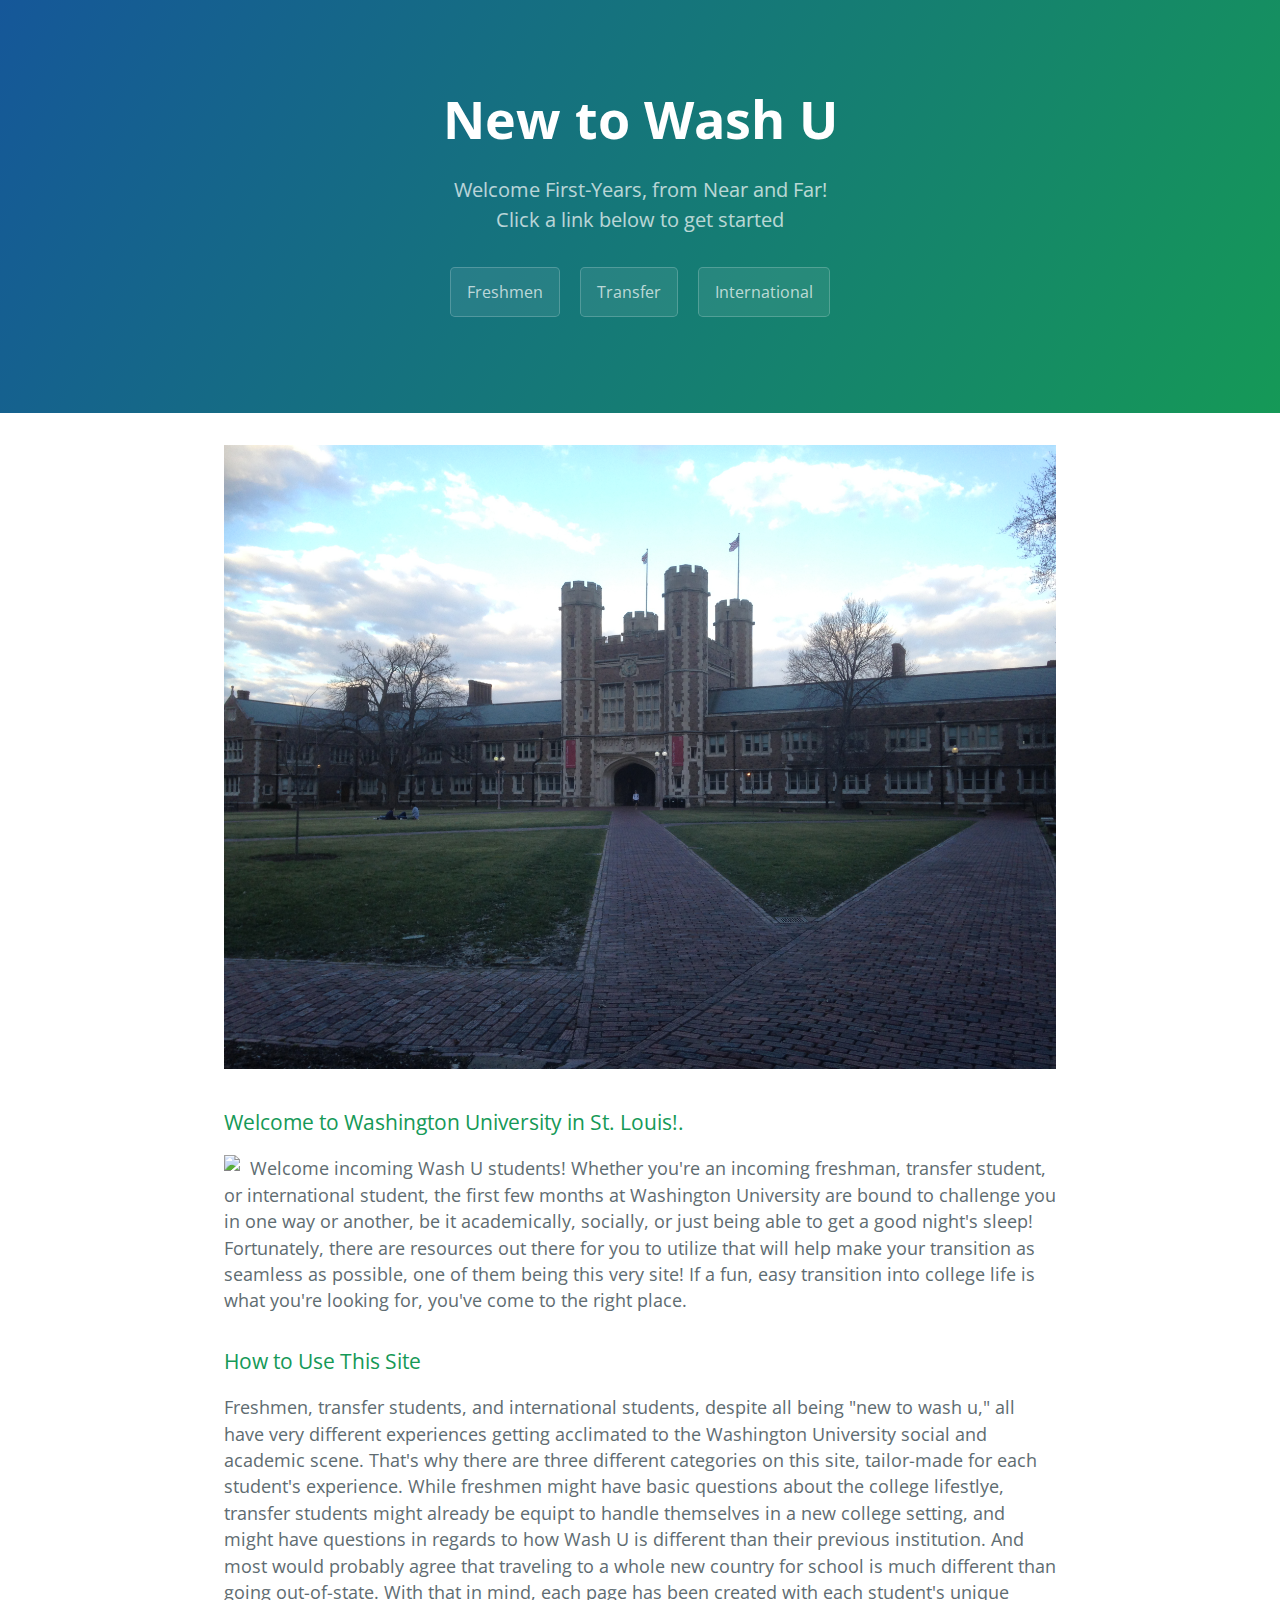
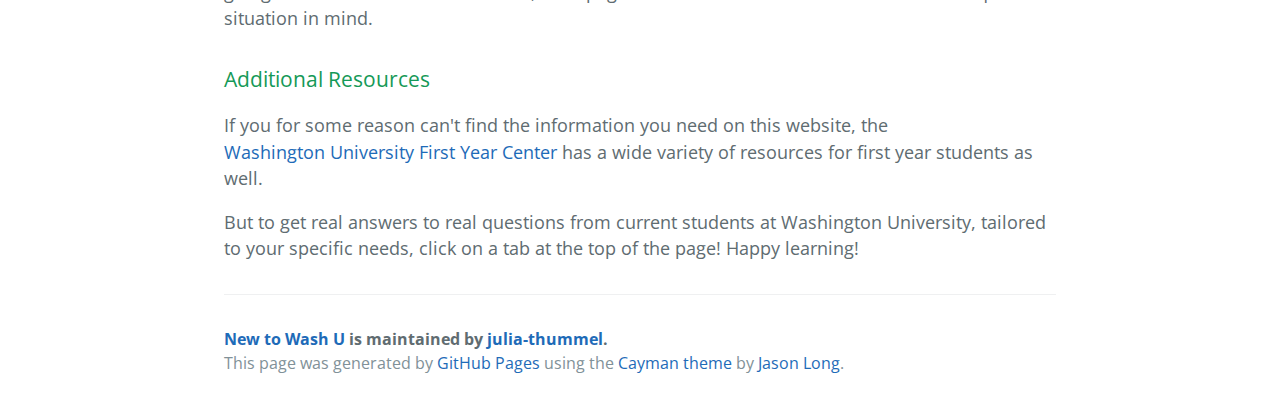
==== index.html @ f1d19d8e "Update index.html" ====
<!DOCTYPE html>
<html lang="en-us">
  <head>
    <meta charset="UTF-8">
    <title>New to Wash U by Julia Thummel</title>
    <meta name="viewport" content="width=device-width, initial-scale=1">
    <link rel="stylesheet" type="text/css" href="stylesheets/normalize.css" media="screen">
    <link href='https://fonts.googleapis.com/css?family=Open+Sans:400,700' rel='stylesheet' type='text/css'>
    <link rel="stylesheet" type="text/css" href="stylesheets/stylesheet.css" media="screen">
    <link rel="stylesheet" type="text/css" href="stylesheets/github-light.css" media="screen">
  </head>
  <body>
    <section class="page-header">
      <h1 class="project-name">New to Wash U</h1>
      <h2 class="project-tagline">Welcome First-Years, from Near and Far!
      <br>Click a link below to get started</h2>
      <a href="freshman.html" class="btn">Freshmen</a>
      <a href="transfer.html" class="btn">Transfer</a>
      <a href="international.html" class="btn">International</a>
    </section>


    <section class="main-content">

      <section class="gallery">
        <p><img src="CAMPUS/LARGE/42.JPG"></p>
      </section>
      

      <h3>
<a id="welcome-to-github-pages" class="anchor" href="#welcome-to-github-pages" aria-hidden="true"><span aria-hidden="true" class="octicon octicon-link"></span></a>Welcome to Washington University in St. Louis!.</h3>

<p><img src="CAMPUS/LARGE/9 copy.JPG"
    class="align-left" /> Welcome incoming Wash U students! Whether you're an incoming freshman, transfer student, or international student, the first few months at Washington University are bound to challenge you in one way or another, be it academically, socially, or just being able to get a good night's sleep! Fortunately, there are resources out there for you to utilize that will help make your transition as seamless as possible, one of them being this very site! If a fun, easy transition into college life is what you're looking for, you've come to the right place.</p>

<h3>
<a id="designer-templates" class="anchor" href="#designer-templates" aria-hidden="true"><span aria-hidden="true" class="octicon octicon-link"></span></a>How to Use This Site</h3>

<p>Freshmen, transfer students, and international students, despite all being "new to wash u," all have very different experiences getting acclimated to the Washington University social and academic scene. That's why there are three different categories on this site, tailor-made for each student's experience. While freshmen might have basic questions about the college lifestlye, transfer students might already be equipt to handle themselves in a new college setting, and might have questions in regards to how Wash U is different than their previous institution. And most would probably agree that traveling to a whole new country for school is much different than going out-of-state. With that in mind, each page has been created with each student's unique situation in mind.</p>

<h3>
<a id="creating-pages-manually" class="anchor" href="#creating-pages-manually" aria-hidden="true"><span aria-hidden="true" class="octicon octicon-link"></span></a>Additional Resources</h3>

<p>If you for some reason can't find the information you need on this website, the 
<br><a href="https://firstyear.wustl.edu/Pages/home.aspx" target="_blank">Washington University First Year Center</a> has a wide variety of resources for first year students as well.</p>
<p>But to get real answers to real questions from current students at Washington University, tailored to your specific needs, click on a tab at the top of the page! Happy learning!</p>

      <footer class="site-footer">
        <span class="site-footer-owner"><a href="https://github.com/julia-thummel/new_to_washu">New to Wash U</a> is maintained by <a href="https://github.com/julia-thummel">julia-thummel</a>.</span>

        <span class="site-footer-credits">This page was generated by <a href="https://pages.github.com">GitHub Pages</a> using the <a href="https://github.com/jasonlong/cayman-theme">Cayman theme</a> by <a href="https://twitter.com/jasonlong">Jason Long</a>.</span>
      </footer>

    </section>

  
  </body>
</html>
---- stylesheets/stylesheet.css ----
* {
  box-sizing: border-box; }

body {
  padding: 0;
  margin: 0;
  font-family: "Open Sans", "Helvetica Neue", Helvetica, Arial, sans-serif;
  font-size: 16px;
  line-height: 1.5;
  color: #606c71; }

a {
  color: #1e6bb8;
  text-decoration: none; }
  a:hover {
    text-decoration: underline; }

.btn {
  display: inline-block;
  margin-bottom: 1rem;
  color: rgba(255, 255, 255, 0.7);
  background-color: rgba(255, 255, 255, 0.08);
  border-color: rgba(255, 255, 255, 0.2);
  border-style: solid;
  border-width: 1px;
  border-radius: 0.3rem;
  transition: color 0.2s, background-color 0.2s, border-color 0.2s; }
  .btn + .btn {
    margin-left: 1rem; }

.btn:hover {
  color: rgba(255, 255, 255, 0.8);
  text-decoration: none;
  background-color: rgba(255, 255, 255, 0.2);
  border-color: rgba(255, 255, 255, 0.3); }

@media screen and (min-width: 64em) {
  .btn {
    padding: 0.75rem 1rem; } }

@media screen and (min-width: 42em) and (max-width: 64em) {
  .btn {
    padding: 0.6rem 0.9rem;
    font-size: 0.9rem; } }

@media screen and (max-width: 42em) {
  .btn {
    display: block;
    width: 100%;
    padding: 0.75rem;
    font-size: 0.9rem; }
    .btn + .btn {
      margin-top: 1rem;
      margin-left: 0; } }

.page-header {
  color: #fff;
  text-align: center;
  background-color: #159957;
  background-image: linear-gradient(120deg, #155799, #159957); }

@media screen and (min-width: 64em) {
  .page-header {
    padding: 5rem 6rem; } }

@media screen and (min-width: 42em) and (max-width: 64em) {
  .page-header {
    padding: 3rem 4rem; } }

@media screen and (max-width: 42em) {
  .page-header {
    padding: 2rem 1rem; } }

.project-name {
  margin-top: 0;
  margin-bottom: 0.1rem; }

@media screen and (min-width: 64em) {
  .project-name {
    font-size: 3.25rem; } }

@media screen and (min-width: 42em) and (max-width: 64em) {
  .project-name {
    font-size: 2.25rem; } }

@media screen and (max-width: 42em) {
  .project-name {
    font-size: 1.75rem; } }

.project-tagline {
  margin-bottom: 2rem;
  font-weight: normal;
  opacity: 0.7; }

@media screen and (min-width: 64em) {
  .project-tagline {
    font-size: 1.25rem; } }

@media screen and (min-width: 42em) and (max-width: 64em) {
  .project-tagline {
    font-size: 1.15rem; } }

@media screen and (max-width: 42em) {
  .project-tagline {
    font-size: 1rem; } }

.main-content :first-child {
  margin-top: 0; }
.main-content img {
  max-width: 100%; }
.main-content h1, .main-content h2, .main-content h3, .main-content h4, .main-content h5, .main-content h6 {
  margin-top: 2rem;
  margin-bottom: 1rem;
  font-weight: normal;
  color: #159957; }
.main-content p {
  margin-bottom: 1em; }
.main-content code {
  padding: 2px 4px;
  font-family: Consolas, "Liberation Mono", Menlo, Courier, monospace;
  font-size: 0.9rem;
  color: #383e41;
  background-color: #f3f6fa;
  border-radius: 0.3rem; }
.main-content pre {
  padding: 0.8rem;
  margin-top: 0;
  margin-bottom: 1rem;
  font: 1rem Consolas, "Liberation Mono", Menlo, Courier, monospace;
  color: #567482;
  word-wrap: normal;
  background-color: #f3f6fa;
  border: solid 1px #dce6f0;
  border-radius: 0.3rem; }
  .main-content pre > code {
    padding: 0;
    margin: 0;
    font-size: 0.9rem;
    color: #567482;
    word-break: normal;
    white-space: pre;
    background: transparent;
    border: 0; }
.main-content .highlight {
  margin-bottom: 1rem; }
  .main-content .highlight pre {
    margin-bottom: 0;
    word-break: normal; }
.main-content .highlight pre, .main-content pre {
  padding: 0.8rem;
  overflow: auto;
  font-size: 0.9rem;
  line-height: 1.45;
  border-radius: 0.3rem; }
.main-content pre code, .main-content pre tt {
  display: inline;
  max-width: initial;
  padding: 0;
  margin: 0;
  overflow: initial;
  line-height: inherit;
  word-wrap: normal;
  background-color: transparent;
  border: 0; }
  .main-content pre code:before, .main-content pre code:after, .main-content pre tt:before, .main-content pre tt:after {
    content: normal; }
.main-content ul, .main-content ol {
  margin-top: 0; }
.main-content blockquote {
  padding: 0 1rem;
  margin-left: 0;
  color: #819198;
  border-left: 0.3rem solid #dce6f0; }
  .main-content blockquote > :first-child {
    margin-top: 0; }
  .main-content blockquote > :last-child {
    margin-bottom: 0; }
.main-content table {
  display: block;
  width: 100%;
  overflow: auto;
  word-break: normal;
  word-break: keep-all; }
  .main-content table th {
    font-weight: bold; }
  .main-content table th, .main-content table td {
    padding: 0.5rem 1rem;
    border: 1px solid #e9ebec; }
.main-content dl {
  padding: 0; }
  .main-content dl dt {
    padding: 0;
    margin-top: 1rem;
    font-size: 1rem;
    font-weight: bold; }
  .main-content dl dd {
    padding: 0;
    margin-bottom: 1rem; }
.main-content hr {
  height: 2px;
  padding: 0;
  margin: 1rem 0;
  background-color: #eff0f1;
  border: 0; }

@media screen and (min-width: 64em) {
  .main-content {
    max-width: 64rem;
    padding: 2rem 6rem;
    margin: 0 auto;
    font-size: 1.1rem; } }

@media screen and (min-width: 42em) and (max-width: 64em) {
  .main-content {
    padding: 2rem 4rem;
    font-size: 1.1rem; } }

@media screen and (max-width: 42em) {
  .main-content {
    padding: 2rem 1rem;
    font-size: 1rem; } }

.site-footer {
  padding-top: 2rem;
  margin-top: 2rem;
  border-top: solid 1px #eff0f1; }

.site-footer-owner {
  display: block;
  font-weight: bold; }

.site-footer-credits {
  color: #819198; }

@media screen and (min-width: 64em) {
  .site-footer {
    font-size: 1rem; } }

@media screen and (min-width: 42em) and (max-width: 64em) {
  .site-footer {
    font-size: 1rem; } }

@media screen and (max-width: 42em) {
  .site-footer {
    font-size: 0.9rem; } }

img.align-left {
  float:left;
  margin-right: 10px;}
---- stylesheets/github-light.css ----
/*
   Copyright 2014 GitHub Inc.

   Licensed under the Apache License, Version 2.0 (the "License");
   you may not use this file except in compliance with the License.
   You may obtain a copy of the License at

       http://www.apache.org/licenses/LICENSE-2.0

   Unless required by applicable law or agreed to in writing, software
   distributed under the License is distributed on an "AS IS" BASIS,
   WITHOUT WARRANTIES OR CONDITIONS OF ANY KIND, either express or implied.
   See the License for the specific language governing permissions and
   limitations under the License.

*/

.pl-c /* comment */ {
  color: #969896;
}

.pl-c1      /* constant, markup.raw, meta.diff.header, meta.module-reference, meta.property-name, support, support.constant, support.variable, variable.other.constant */,
.pl-s .pl-v /* string variable */ {
  color: #0086b3;
}

.pl-e  /* entity */,
.pl-en /* entity.name */ {
  color: #795da3;
}

.pl-s .pl-s1 /* string source */,
.pl-smi      /* storage.modifier.import, storage.modifier.package, storage.type.java, variable.other, variable.parameter.function */ {
  color: #333;
}

.pl-ent /* entity.name.tag */ {
  color: #63a35c;
}

.pl-k /* keyword, storage, storage.type */ {
  color: #a71d5d;
}

.pl-pds              /* punctuation.definition.string, string.regexp.character-class */,
.pl-s                /* string */,
.pl-s .pl-pse .pl-s1 /* string punctuation.section.embedded source */,
.pl-sr               /* string.regexp */,
.pl-sr .pl-cce       /* string.regexp constant.character.escape */,
.pl-sr .pl-sra       /* string.regexp string.regexp.arbitrary-repitition */,
.pl-sr .pl-sre       /* string.regexp source.ruby.embedded */ {
  color: #183691;
}

.pl-v /* variable */ {
  color: #ed6a43;
}

.pl-id /* invalid.deprecated */ {
  color: #b52a1d;
}

.pl-ii /* invalid.illegal */ {
  background-color: #b52a1d;
  color: #f8f8f8;
}

.pl-sr .pl-cce /* string.regexp constant.character.escape */ {
  color: #63a35c;
  font-weight: bold;
}

.pl-ml /* markup.list */ {
  color: #693a17;
}

.pl-mh        /* markup.heading */,
.pl-mh .pl-en /* markup.heading entity.name */,
.pl-ms        /* meta.separator */ {
  color: #1d3e81;
  font-weight: bold;
}

.pl-mq /* markup.quote */ {
  color: #008080;
}

.pl-mi /* markup.italic */ {
  color: #333;
  font-style: italic;
}

.pl-mb /* markup.bold */ {
  color: #333;
  font-weight: bold;
}

.pl-md /* markup.deleted, meta.diff.header.from-file */ {
  background-color: #ffecec;
  color: #bd2c00;
}

.pl-mi1 /* markup.inserted, meta.diff.header.to-file */ {
  background-color: #eaffea;
  color: #55a532;
}

.pl-mdr /* meta.diff.range */ {
  color: #795da3;
  font-weight: bold;
}

.pl-mo /* meta.output */ {
  color: #1d3e81;
}
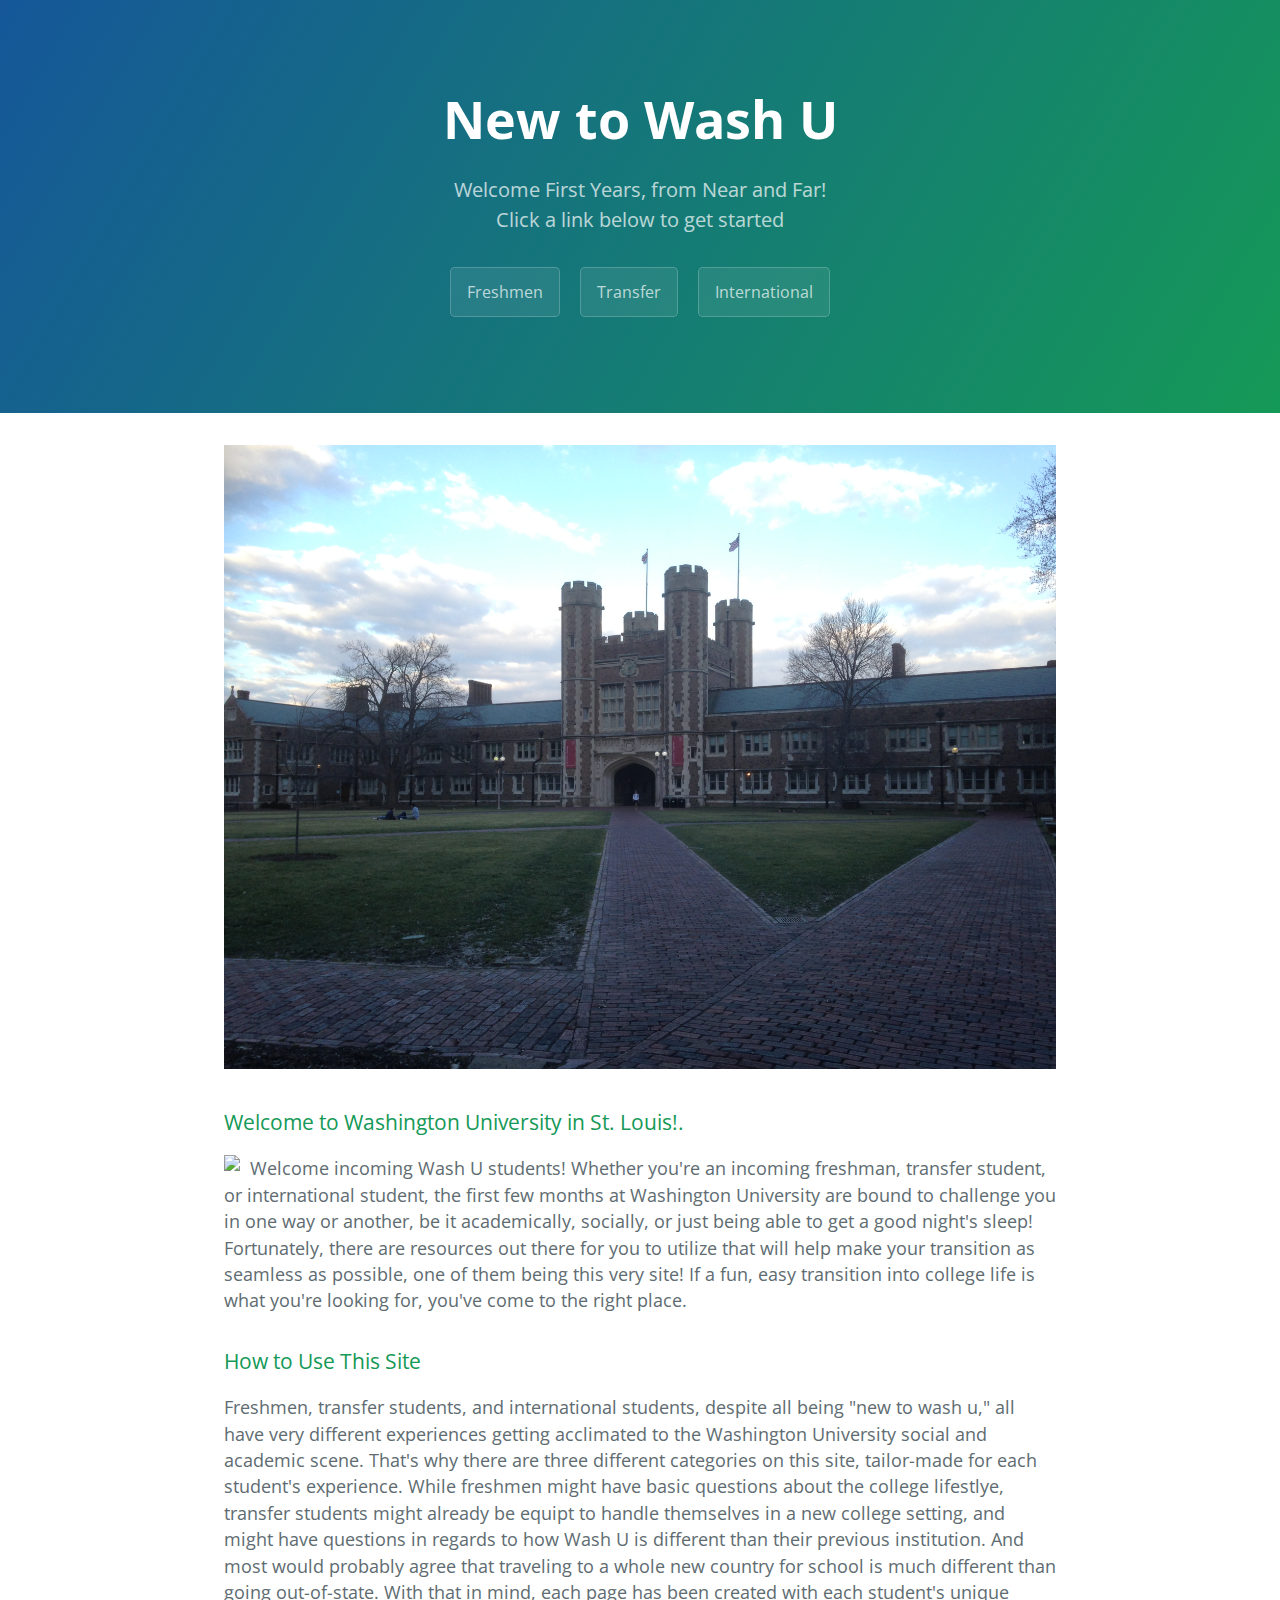
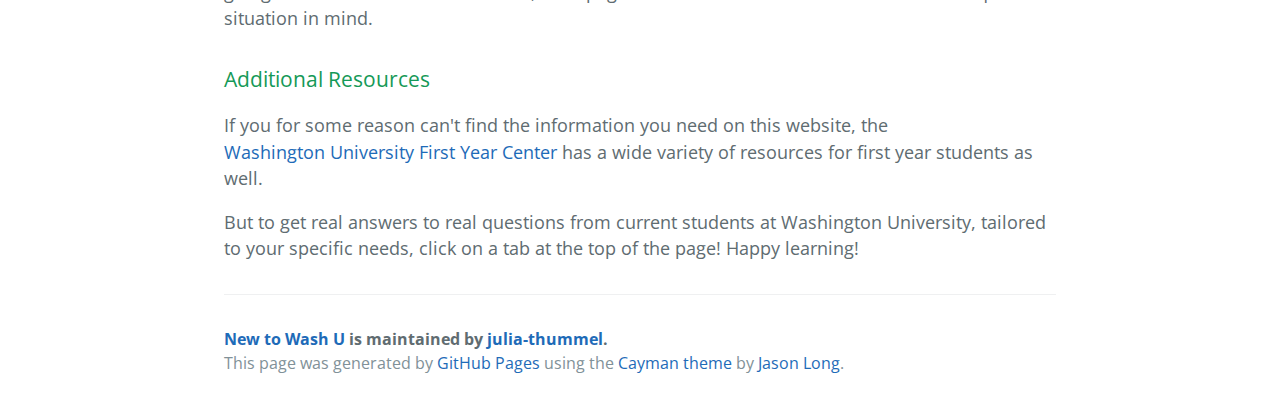
==== commit a49c5a87: "Update index.html" ====
--- a/index.html
+++ b/index.html
@@ -12,7 +12,7 @@
   <body>
     <section class="page-header">
       <h1 class="project-name">New to Wash U</h1>
-      <h2 class="project-tagline">Welcome First-Years, from Near and Far!
+      <h2 class="project-tagline">Welcome First Years, from Near and Far!
       <br>Click a link below to get started</h2>
       <a href="freshman.html" class="btn">Freshmen</a>
       <a href="transfer.html" class="btn">Transfer</a>
@@ -30,8 +30,7 @@
       <h3>
 <a id="welcome-to-github-pages" class="anchor" href="#welcome-to-github-pages" aria-hidden="true"><span aria-hidden="true" class="octicon octicon-link"></span></a>Welcome to Washington University in St. Louis!.</h3>
 
-<p><img src="CAMPUS/LARGE/9 copy.JPG"
-    class="align-left" /> Welcome incoming Wash U students! Whether you're an incoming freshman, transfer student, or international student, the first few months at Washington University are bound to challenge you in one way or another, be it academically, socially, or just being able to get a good night's sleep! Fortunately, there are resources out there for you to utilize that will help make your transition as seamless as possible, one of them being this very site! If a fun, easy transition into college life is what you're looking for, you've come to the right place.</p>
+<p><img src="CAMPUS/LARGE/9 copy.JPG" class="align-left" /> Welcome incoming Wash U students! Whether you're an incoming freshman, transfer student, or international student, the first few months at Washington University are bound to challenge you in one way or another, be it academically, socially, or just being able to get a good night's sleep! Fortunately, there are resources out there for you to utilize that will help make your transition as seamless as possible, one of them being this very site! If a fun, easy transition into college life is what you're looking for, you've come to the right place.</p>
 
 <h3>
 <a id="designer-templates" class="anchor" href="#designer-templates" aria-hidden="true"><span aria-hidden="true" class="octicon octicon-link"></span></a>How to Use This Site</h3>
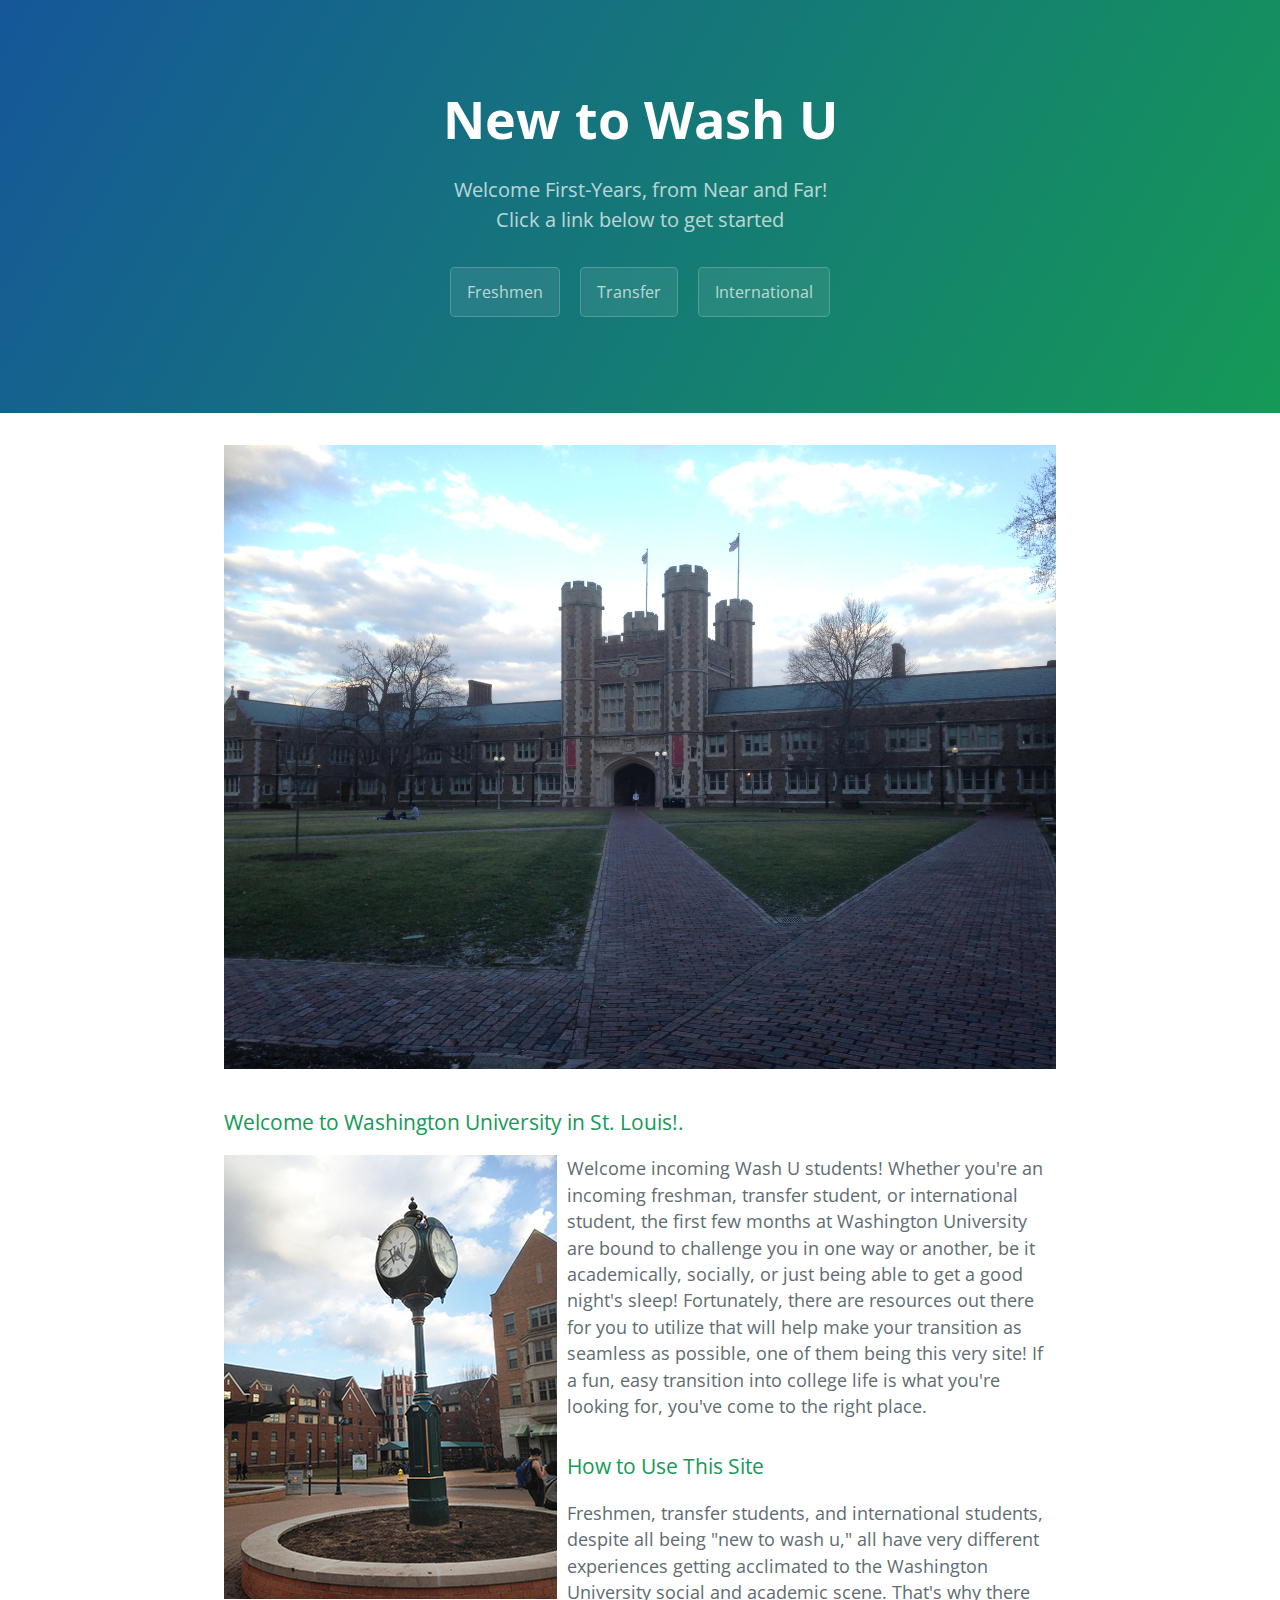
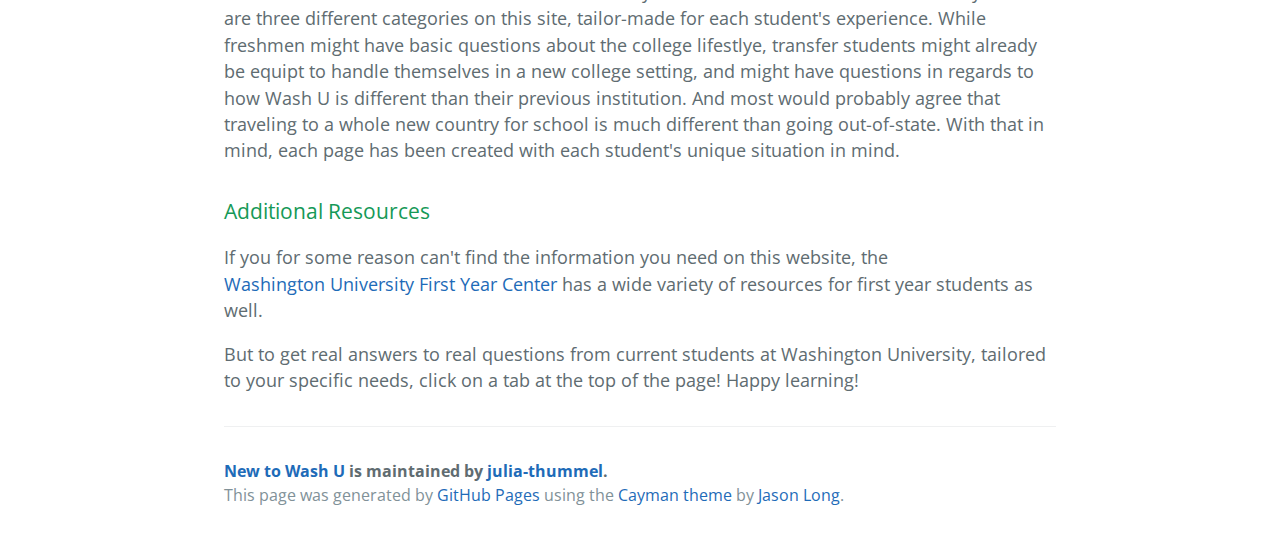
==== commit 47ba53cf: "Update index.html" ====
--- a/index.html
+++ b/index.html
@@ -12,7 +12,7 @@
   <body>
     <section class="page-header">
       <h1 class="project-name">New to Wash U</h1>
-      <h2 class="project-tagline">Welcome First Years, from Near and Far!
+      <h2 class="project-tagline">Welcome First-Years, from Near and Far!
       <br>Click a link below to get started</h2>
       <a href="freshman.html" class="btn">Freshmen</a>
       <a href="transfer.html" class="btn">Transfer</a>
@@ -30,7 +30,7 @@
       <h3>
 <a id="welcome-to-github-pages" class="anchor" href="#welcome-to-github-pages" aria-hidden="true"><span aria-hidden="true" class="octicon octicon-link"></span></a>Welcome to Washington University in St. Louis!.</h3>
 
-<p><img src="CAMPUS/LARGE/9 copy.JPG" class="align-left" /> Welcome incoming Wash U students! Whether you're an incoming freshman, transfer student, or international student, the first few months at Washington University are bound to challenge you in one way or another, be it academically, socially, or just being able to get a good night's sleep! Fortunately, there are resources out there for you to utilize that will help make your transition as seamless as possible, one of them being this very site! If a fun, easy transition into college life is what you're looking for, you've come to the right place.</p>
+<p><img src="CAMPUS/LARGE/9 copy.jpg" class="align-left" /> Welcome incoming Wash U students! Whether you're an incoming freshman, transfer student, or international student, the first few months at Washington University are bound to challenge you in one way or another, be it academically, socially, or just being able to get a good night's sleep! Fortunately, there are resources out there for you to utilize that will help make your transition as seamless as possible, one of them being this very site! If a fun, easy transition into college life is what you're looking for, you've come to the right place.</p>
 
 <h3>
 <a id="designer-templates" class="anchor" href="#designer-templates" aria-hidden="true"><span aria-hidden="true" class="octicon octicon-link"></span></a>How to Use This Site</h3>
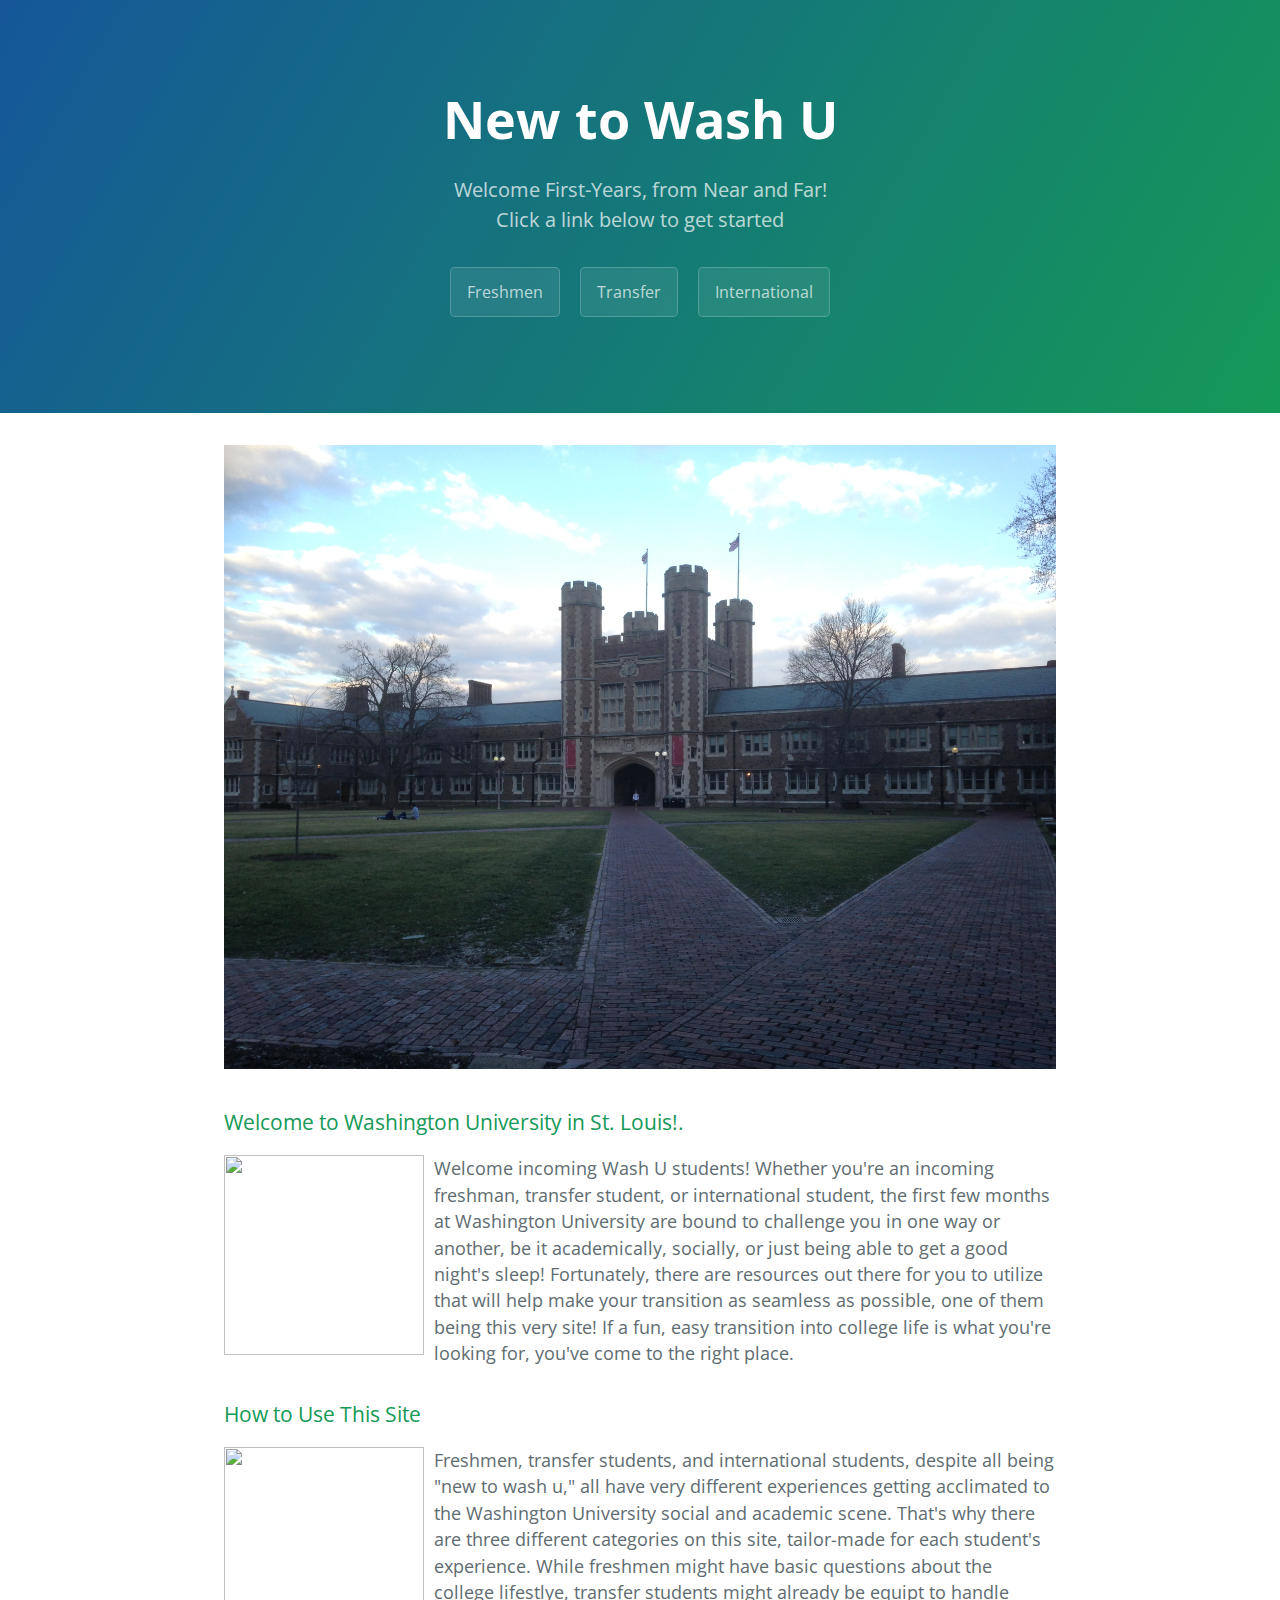
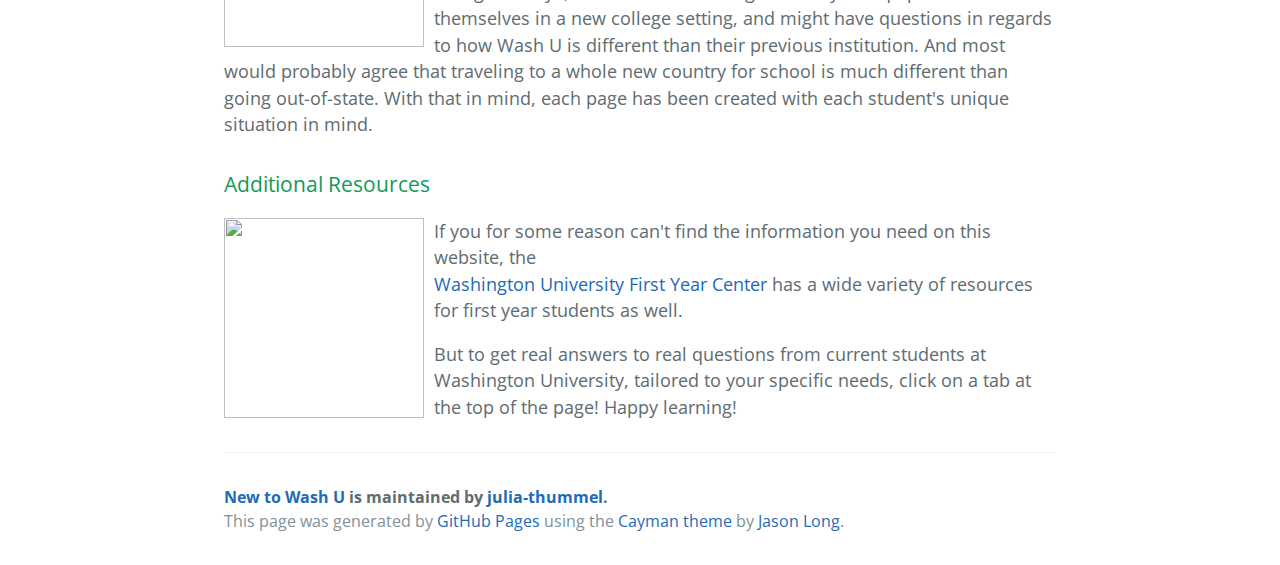
==== commit 6ddafd25: "Update index.html" ====
--- a/index.html
+++ b/index.html
@@ -30,17 +30,17 @@
       <h3>
 <a id="welcome-to-github-pages" class="anchor" href="#welcome-to-github-pages" aria-hidden="true"><span aria-hidden="true" class="octicon octicon-link"></span></a>Welcome to Washington University in St. Louis!.</h3>
 
-<p><img src="CAMPUS/LARGE/9 copy.jpg" class="align-left" /> Welcome incoming Wash U students! Whether you're an incoming freshman, transfer student, or international student, the first few months at Washington University are bound to challenge you in one way or another, be it academically, socially, or just being able to get a good night's sleep! Fortunately, there are resources out there for you to utilize that will help make your transition as seamless as possible, one of them being this very site! If a fun, easy transition into college life is what you're looking for, you've come to the right place.</p>
+<p><img src="CAMPUS/LARGE/9.jpg" class="align-left square" /> Welcome incoming Wash U students! Whether you're an incoming freshman, transfer student, or international student, the first few months at Washington University are bound to challenge you in one way or another, be it academically, socially, or just being able to get a good night's sleep! Fortunately, there are resources out there for you to utilize that will help make your transition as seamless as possible, one of them being this very site! If a fun, easy transition into college life is what you're looking for, you've come to the right place.</p>
 
 <h3>
 <a id="designer-templates" class="anchor" href="#designer-templates" aria-hidden="true"><span aria-hidden="true" class="octicon octicon-link"></span></a>How to Use This Site</h3>
 
-<p>Freshmen, transfer students, and international students, despite all being "new to wash u," all have very different experiences getting acclimated to the Washington University social and academic scene. That's why there are three different categories on this site, tailor-made for each student's experience. While freshmen might have basic questions about the college lifestlye, transfer students might already be equipt to handle themselves in a new college setting, and might have questions in regards to how Wash U is different than their previous institution. And most would probably agree that traveling to a whole new country for school is much different than going out-of-state. With that in mind, each page has been created with each student's unique situation in mind.</p>
+<p><img src="CAMPUS/LARGE/34.jpg" class="align-left square" />Freshmen, transfer students, and international students, despite all being "new to wash u," all have very different experiences getting acclimated to the Washington University social and academic scene. That's why there are three different categories on this site, tailor-made for each student's experience. While freshmen might have basic questions about the college lifestlye, transfer students might already be equipt to handle themselves in a new college setting, and might have questions in regards to how Wash U is different than their previous institution. And most would probably agree that traveling to a whole new country for school is much different than going out-of-state. With that in mind, each page has been created with each student's unique situation in mind.</p>
 
 <h3>
 <a id="creating-pages-manually" class="anchor" href="#creating-pages-manually" aria-hidden="true"><span aria-hidden="true" class="octicon octicon-link"></span></a>Additional Resources</h3>
 
-<p>If you for some reason can't find the information you need on this website, the 
+<p><img src="CAMPUS/LARGE/40.jpg" class="align-left square" />If you for some reason can't find the information you need on this website, the 
 <br><a href="https://firstyear.wustl.edu/Pages/home.aspx" target="_blank">Washington University First Year Center</a> has a wide variety of resources for first year students as well.</p>
 <p>But to get real answers to real questions from current students at Washington University, tailored to your specific needs, click on a tab at the top of the page! Happy learning!</p>
 
--- a/stylesheets/stylesheet.css
+++ b/stylesheets/stylesheet.css
@@ -244,6 +244,10 @@
   .site-footer {
     font-size: 0.9rem; } }
 
+img.square {
+  width: 200px;
+  height: 200px;}
+
 img.align-left {
   float:left;
   margin-right: 10px;}
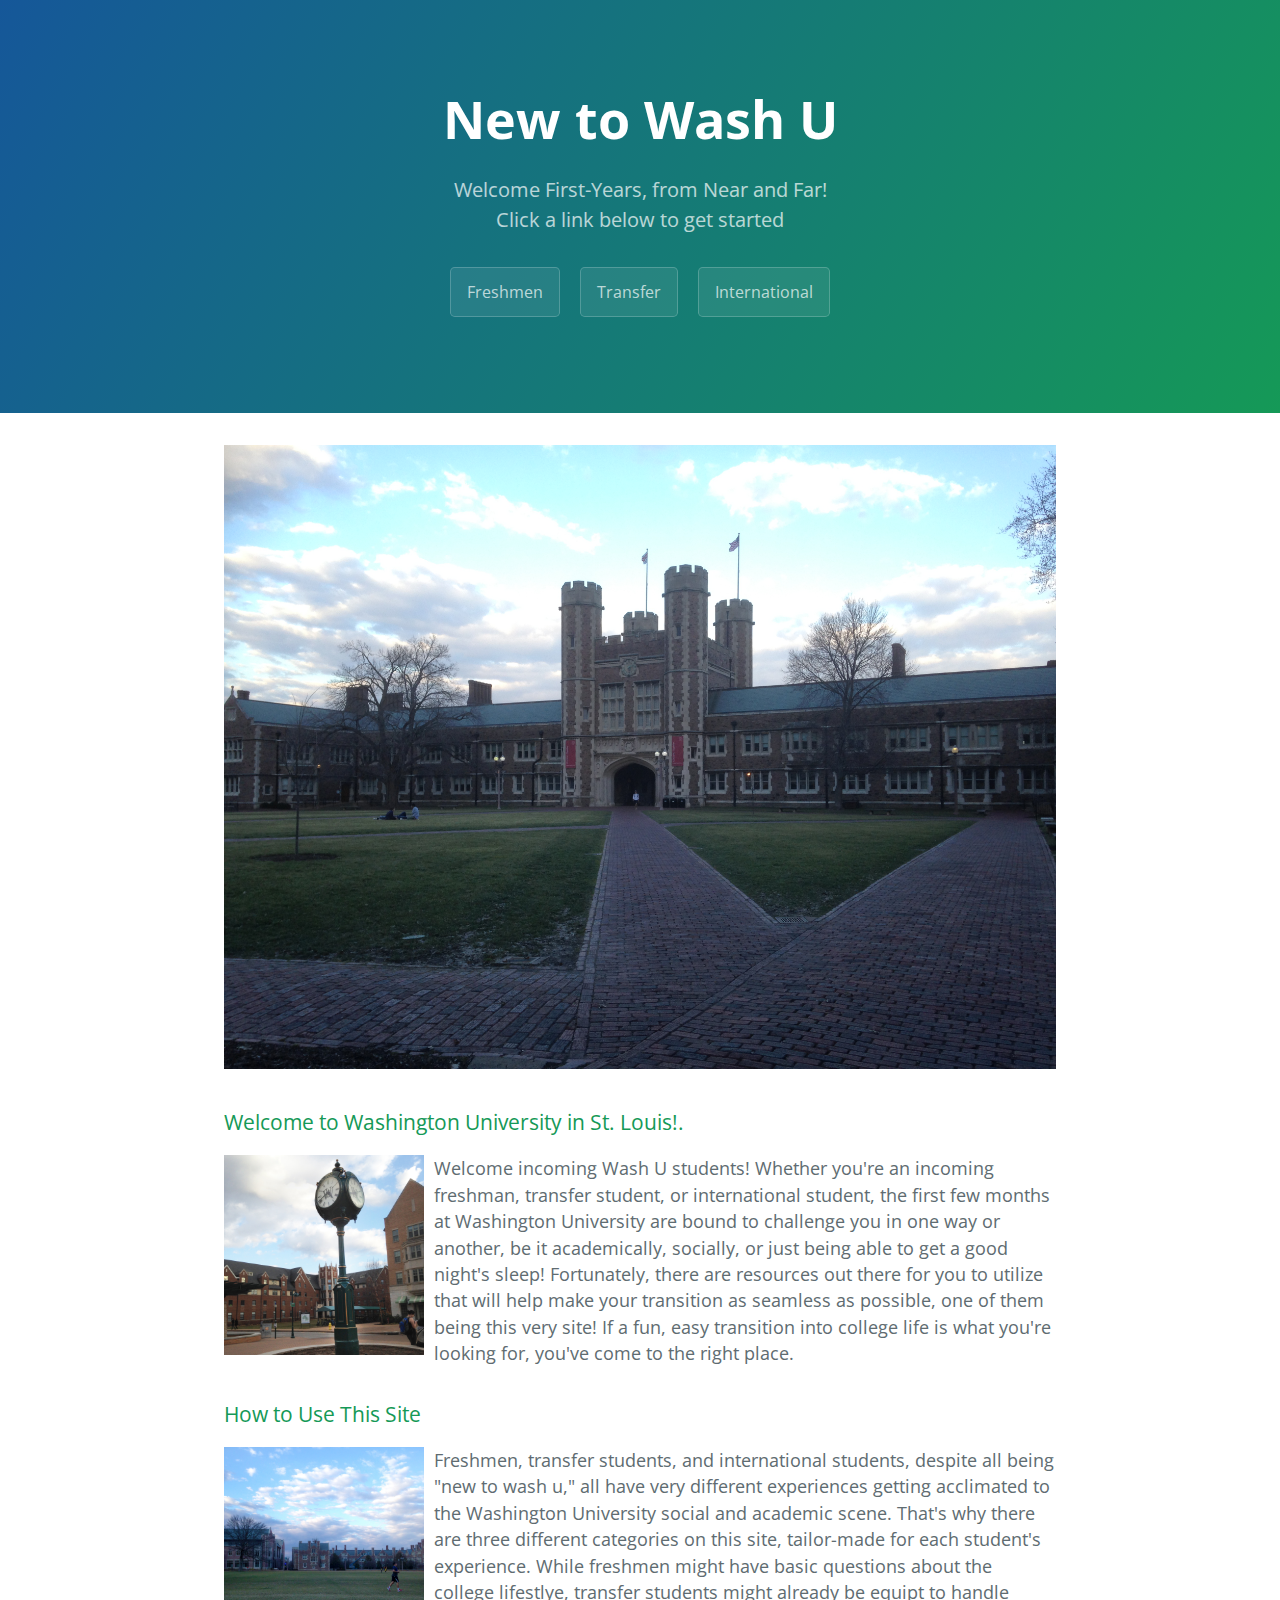
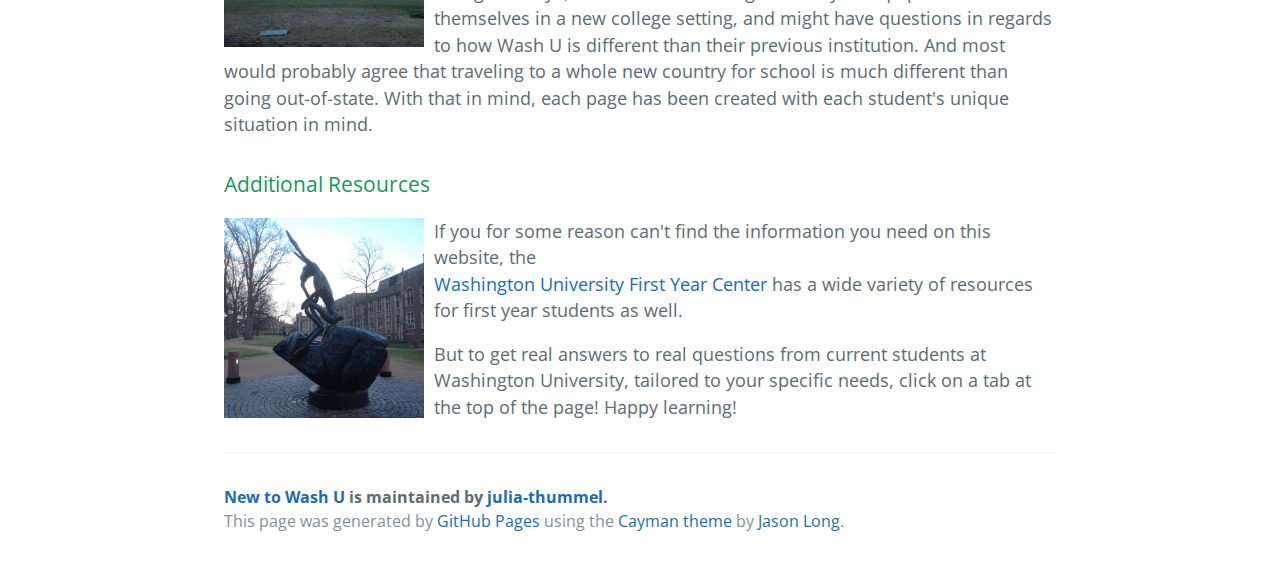
==== commit 7836769a: "Update index.html" ====
--- a/index.html
+++ b/index.html
@@ -30,17 +30,17 @@
       <h3>
 <a id="welcome-to-github-pages" class="anchor" href="#welcome-to-github-pages" aria-hidden="true"><span aria-hidden="true" class="octicon octicon-link"></span></a>Welcome to Washington University in St. Louis!.</h3>
 
-<p><img src="CAMPUS/LARGE/9.jpg" class="align-left square" /> Welcome incoming Wash U students! Whether you're an incoming freshman, transfer student, or international student, the first few months at Washington University are bound to challenge you in one way or another, be it academically, socially, or just being able to get a good night's sleep! Fortunately, there are resources out there for you to utilize that will help make your transition as seamless as possible, one of them being this very site! If a fun, easy transition into college life is what you're looking for, you've come to the right place.</p>
+<p><img src="CAMPUS/LARGE/9.JPG" class="align-left square" /> Welcome incoming Wash U students! Whether you're an incoming freshman, transfer student, or international student, the first few months at Washington University are bound to challenge you in one way or another, be it academically, socially, or just being able to get a good night's sleep! Fortunately, there are resources out there for you to utilize that will help make your transition as seamless as possible, one of them being this very site! If a fun, easy transition into college life is what you're looking for, you've come to the right place.</p>
 
 <h3>
 <a id="designer-templates" class="anchor" href="#designer-templates" aria-hidden="true"><span aria-hidden="true" class="octicon octicon-link"></span></a>How to Use This Site</h3>
 
-<p><img src="CAMPUS/LARGE/34.jpg" class="align-left square" />Freshmen, transfer students, and international students, despite all being "new to wash u," all have very different experiences getting acclimated to the Washington University social and academic scene. That's why there are three different categories on this site, tailor-made for each student's experience. While freshmen might have basic questions about the college lifestlye, transfer students might already be equipt to handle themselves in a new college setting, and might have questions in regards to how Wash U is different than their previous institution. And most would probably agree that traveling to a whole new country for school is much different than going out-of-state. With that in mind, each page has been created with each student's unique situation in mind.</p>
+<p><img src="CAMPUS/LARGE/34.JPG" class="align-left square" />Freshmen, transfer students, and international students, despite all being "new to wash u," all have very different experiences getting acclimated to the Washington University social and academic scene. That's why there are three different categories on this site, tailor-made for each student's experience. While freshmen might have basic questions about the college lifestlye, transfer students might already be equipt to handle themselves in a new college setting, and might have questions in regards to how Wash U is different than their previous institution. And most would probably agree that traveling to a whole new country for school is much different than going out-of-state. With that in mind, each page has been created with each student's unique situation in mind.</p>
 
 <h3>
 <a id="creating-pages-manually" class="anchor" href="#creating-pages-manually" aria-hidden="true"><span aria-hidden="true" class="octicon octicon-link"></span></a>Additional Resources</h3>
 
-<p><img src="CAMPUS/LARGE/40.jpg" class="align-left square" />If you for some reason can't find the information you need on this website, the 
+<p><img src="CAMPUS/LARGE/40.JPG" class="align-left square" />If you for some reason can't find the information you need on this website, the 
 <br><a href="https://firstyear.wustl.edu/Pages/home.aspx" target="_blank">Washington University First Year Center</a> has a wide variety of resources for first year students as well.</p>
 <p>But to get real answers to real questions from current students at Washington University, tailored to your specific needs, click on a tab at the top of the page! Happy learning!</p>
 
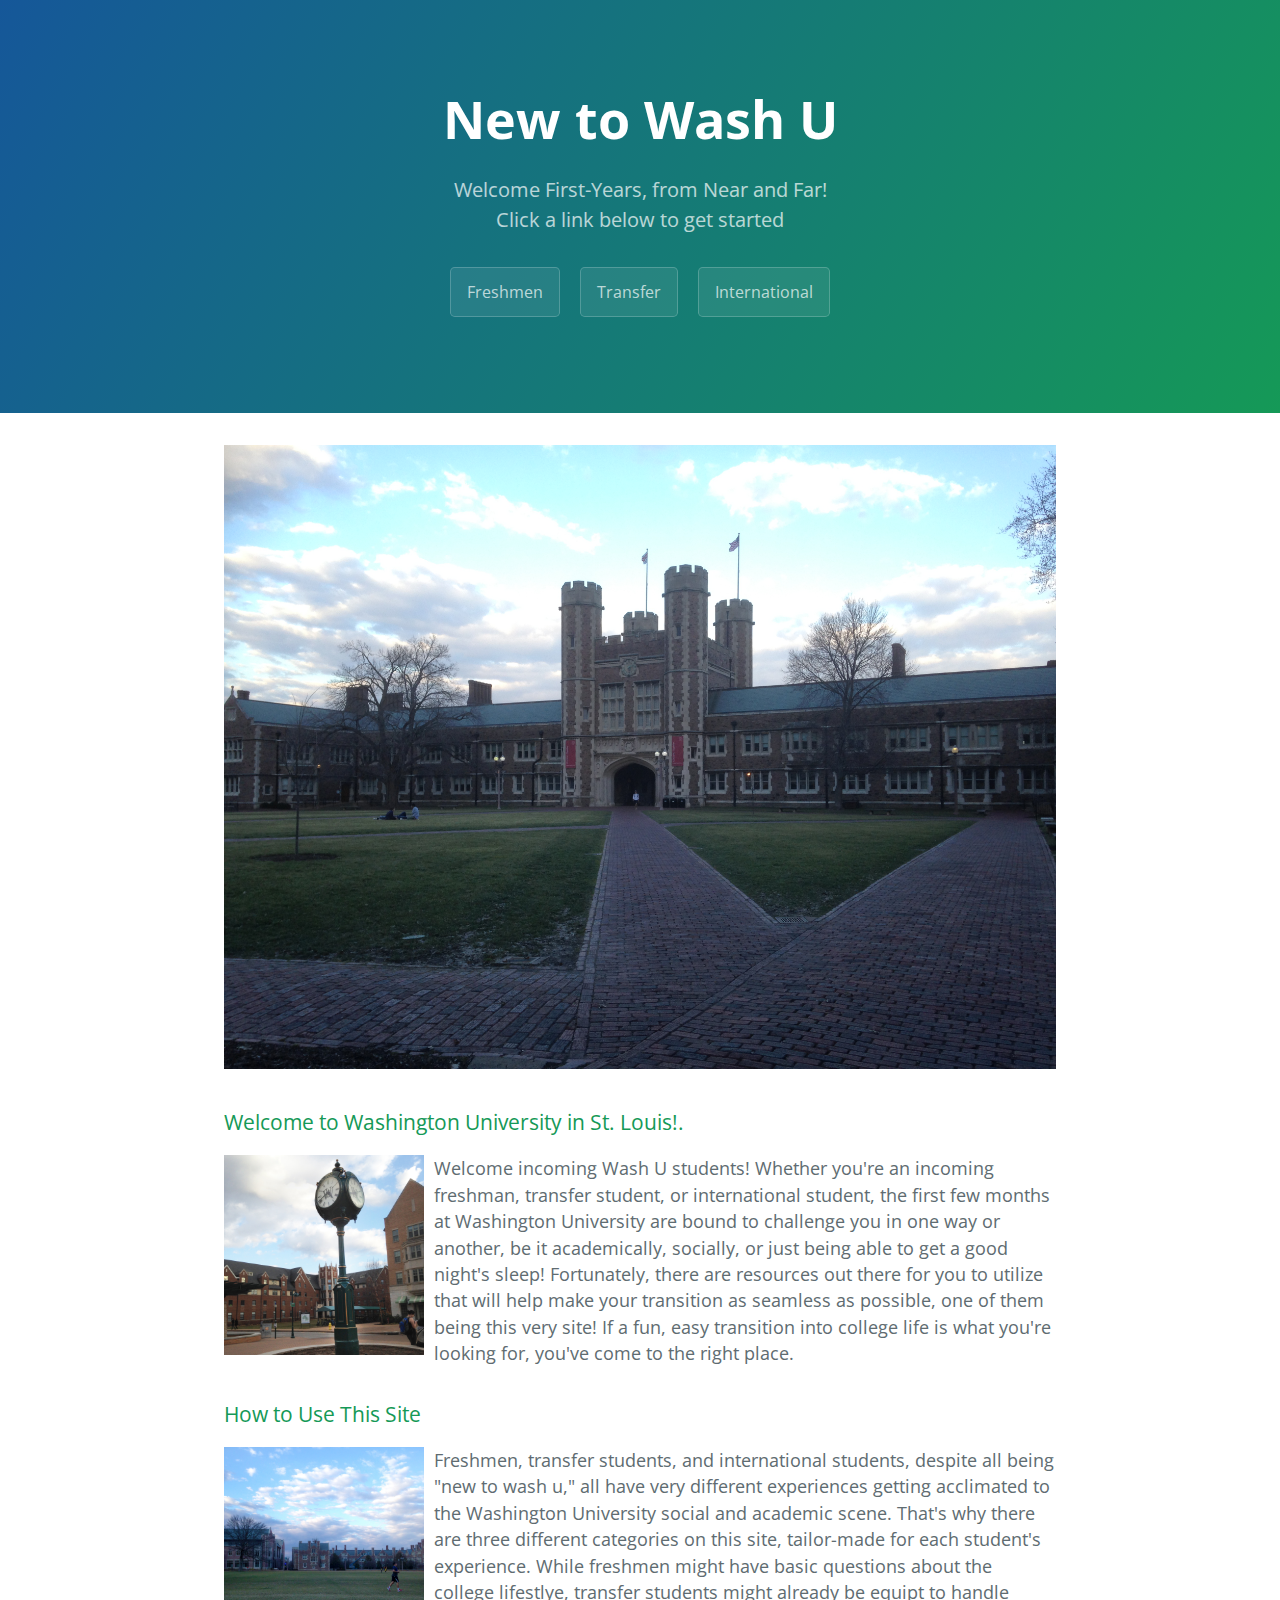
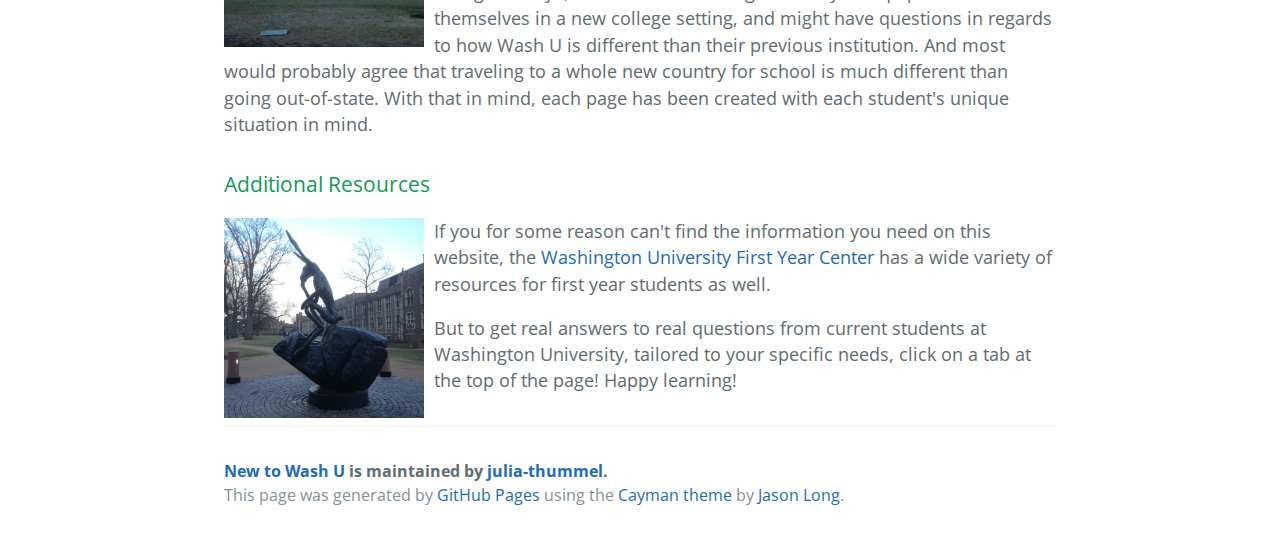
==== commit 8d197bde: "Update index.html" ====
--- a/index.html
+++ b/index.html
@@ -40,8 +40,7 @@
 <h3>
 <a id="creating-pages-manually" class="anchor" href="#creating-pages-manually" aria-hidden="true"><span aria-hidden="true" class="octicon octicon-link"></span></a>Additional Resources</h3>
 
-<p><img src="CAMPUS/LARGE/40.JPG" class="align-left square" />If you for some reason can't find the information you need on this website, the 
-<br><a href="https://firstyear.wustl.edu/Pages/home.aspx" target="_blank">Washington University First Year Center</a> has a wide variety of resources for first year students as well.</p>
+<p><img src="CAMPUS/LARGE/40.JPG" class="align-left square" />If you for some reason can't find the information you need on this website, the <a href="https://firstyear.wustl.edu/Pages/home.aspx" target="_blank">Washington University First Year Center</a> has a wide variety of resources for first year students as well.</p>
 <p>But to get real answers to real questions from current students at Washington University, tailored to your specific needs, click on a tab at the top of the page! Happy learning!</p>
 
       <footer class="site-footer">
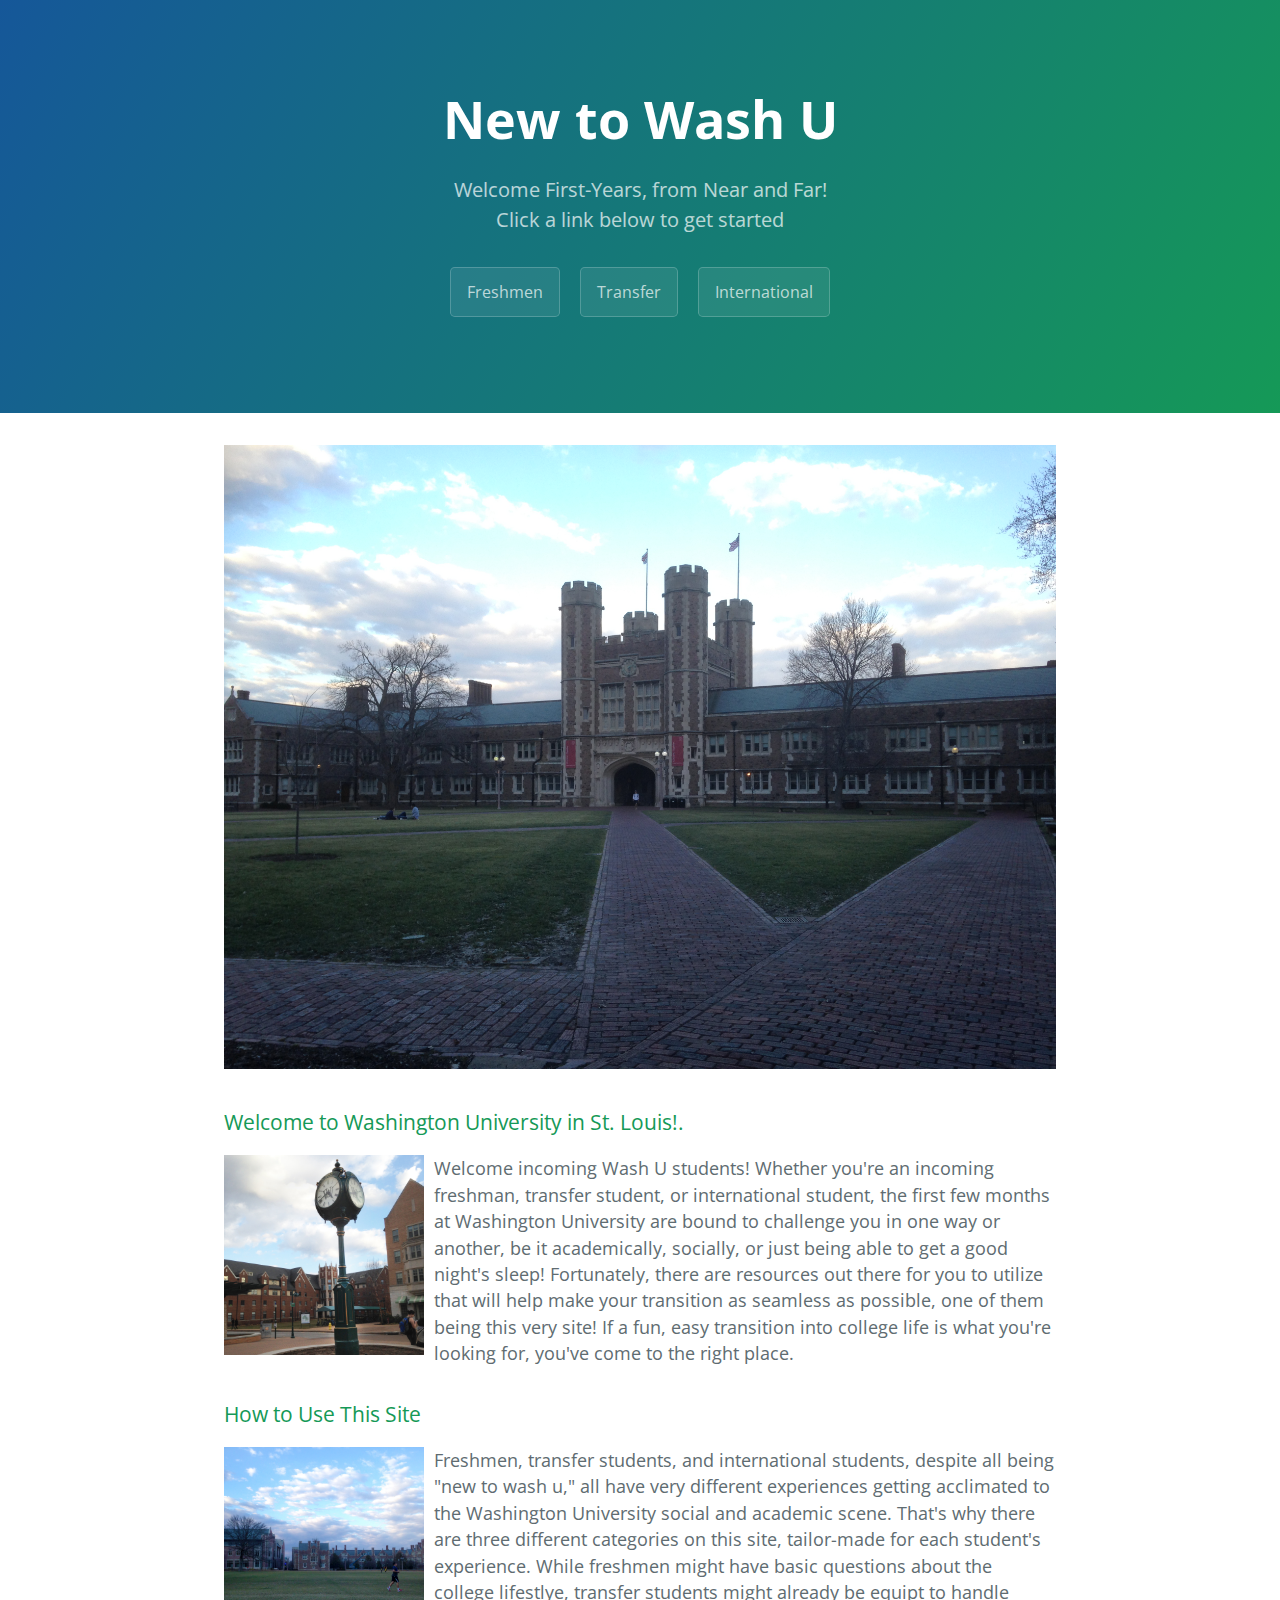
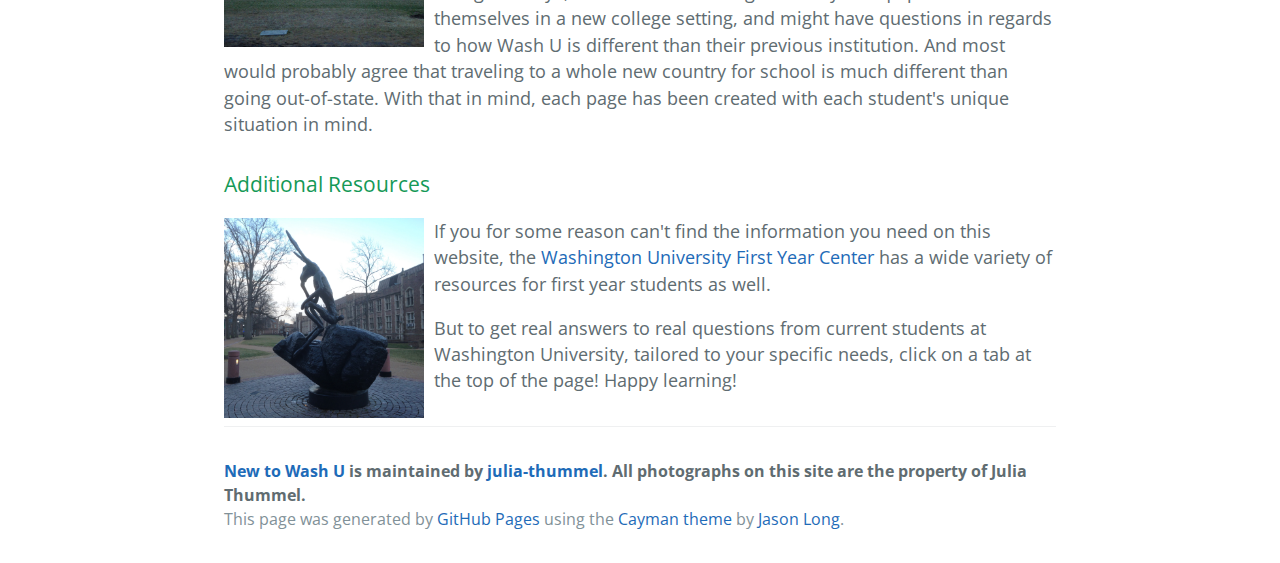
==== commit 81b2bd6a: "Update index.html" ====
--- a/index.html
+++ b/index.html
@@ -44,7 +44,7 @@
 <p>But to get real answers to real questions from current students at Washington University, tailored to your specific needs, click on a tab at the top of the page! Happy learning!</p>
 
       <footer class="site-footer">
-        <span class="site-footer-owner"><a href="https://github.com/julia-thummel/new_to_washu">New to Wash U</a> is maintained by <a href="https://github.com/julia-thummel">julia-thummel</a>.</span>
+        <span class="site-footer-owner"><a href="https://github.com/julia-thummel/new_to_washu">New to Wash U</a> is maintained by <a href="https://github.com/julia-thummel">julia-thummel</a>. All photographs on this site are the property of Julia Thummel.</span>
 
         <span class="site-footer-credits">This page was generated by <a href="https://pages.github.com">GitHub Pages</a> using the <a href="https://github.com/jasonlong/cayman-theme">Cayman theme</a> by <a href="https://twitter.com/jasonlong">Jason Long</a>.</span>
       </footer>
--- a/stylesheets/stylesheet.css
+++ b/stylesheets/stylesheet.css
@@ -251,3 +251,31 @@
 img.align-left {
   float:left;
   margin-right: 10px;}
+
+img.dorm {
+  margin-left:30px;
+  margin-right:30px;
+}
+
+.entry {
+  width: 250px;
+  float: left;
+  margin: 10px;
+  height: 270px;
+}
+
+figure {
+  display: block;
+  width: 220px;
+  height:250px;
+  background-color: #adebeb;
+  margin: 0px;
+  padding: 9px;
+  text-align: left;}
+  
+figure img {
+  width: 200px;
+  height: 200px;}
+  
+figcaption {
+  padding-left: 20px;}
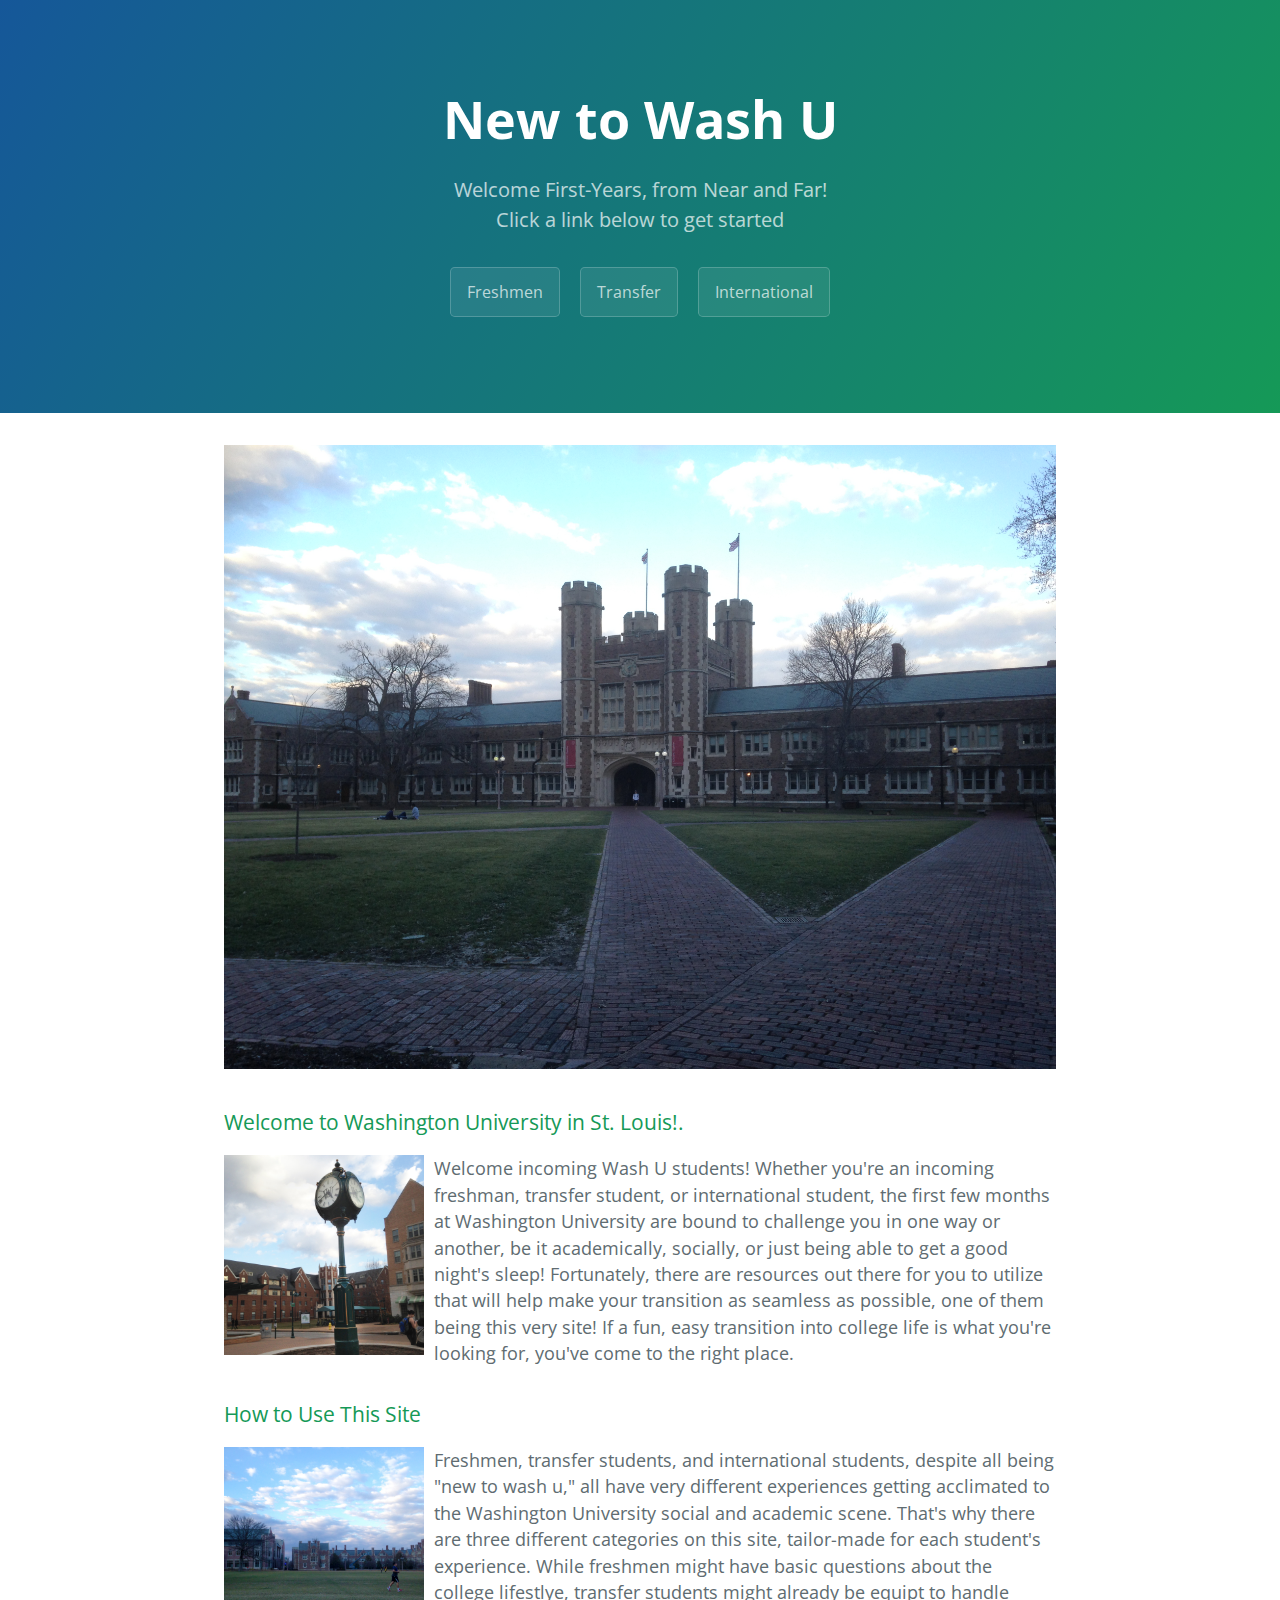
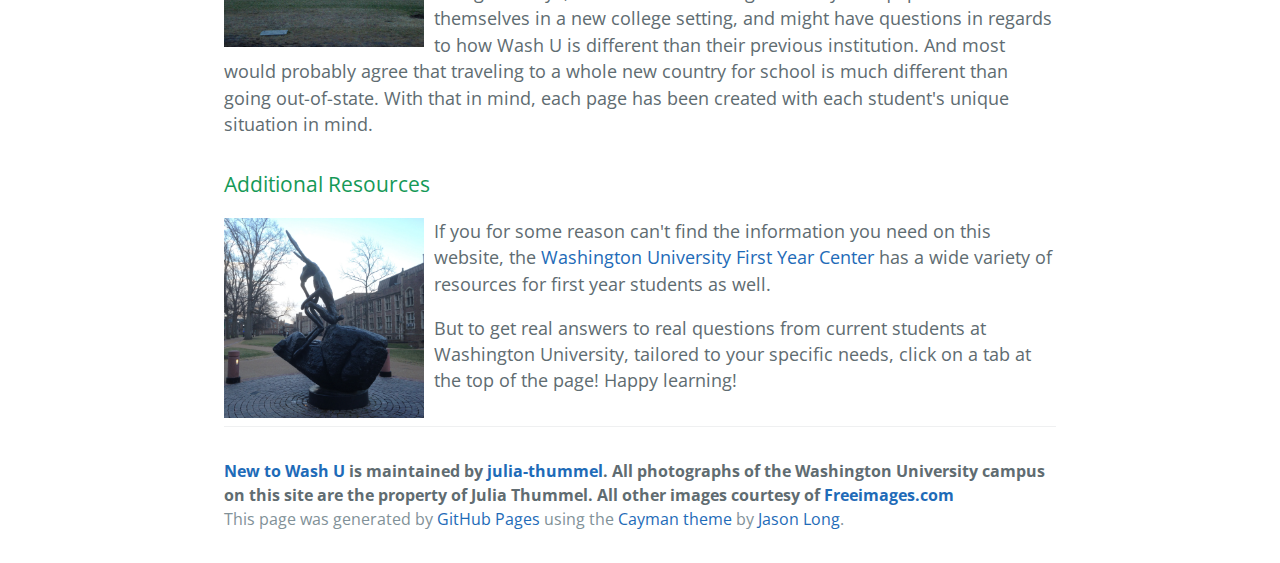
==== commit 1a302ee4: "Update index.html" ====
--- a/index.html
+++ b/index.html
@@ -44,7 +44,7 @@
 <p>But to get real answers to real questions from current students at Washington University, tailored to your specific needs, click on a tab at the top of the page! Happy learning!</p>
 
       <footer class="site-footer">
-        <span class="site-footer-owner"><a href="https://github.com/julia-thummel/new_to_washu">New to Wash U</a> is maintained by <a href="https://github.com/julia-thummel">julia-thummel</a>. All photographs on this site are the property of Julia Thummel.</span>
+        <span class="site-footer-owner"><a href="https://github.com/julia-thummel/new_to_washu">New to Wash U</a> is maintained by <a href="https://github.com/julia-thummel">julia-thummel</a>. All photographs of the Washington University campus on this site are the property of Julia Thummel. All other images courtesy of <a href="http://www.freeimages.com/" target="_blank">Freeimages.com</a></span>
 
         <span class="site-footer-credits">This page was generated by <a href="https://pages.github.com">GitHub Pages</a> using the <a href="https://github.com/jasonlong/cayman-theme">Cayman theme</a> by <a href="https://twitter.com/jasonlong">Jason Long</a>.</span>
       </footer>
--- a/stylesheets/stylesheet.css
+++ b/stylesheets/stylesheet.css
@@ -257,6 +257,12 @@
   margin-right:30px;
 }
 
+img.small {
+  width: 800px;
+  height: 800px;
+  float: center;
+}
+
 .entry {
   width: 250px;
   float: left;
